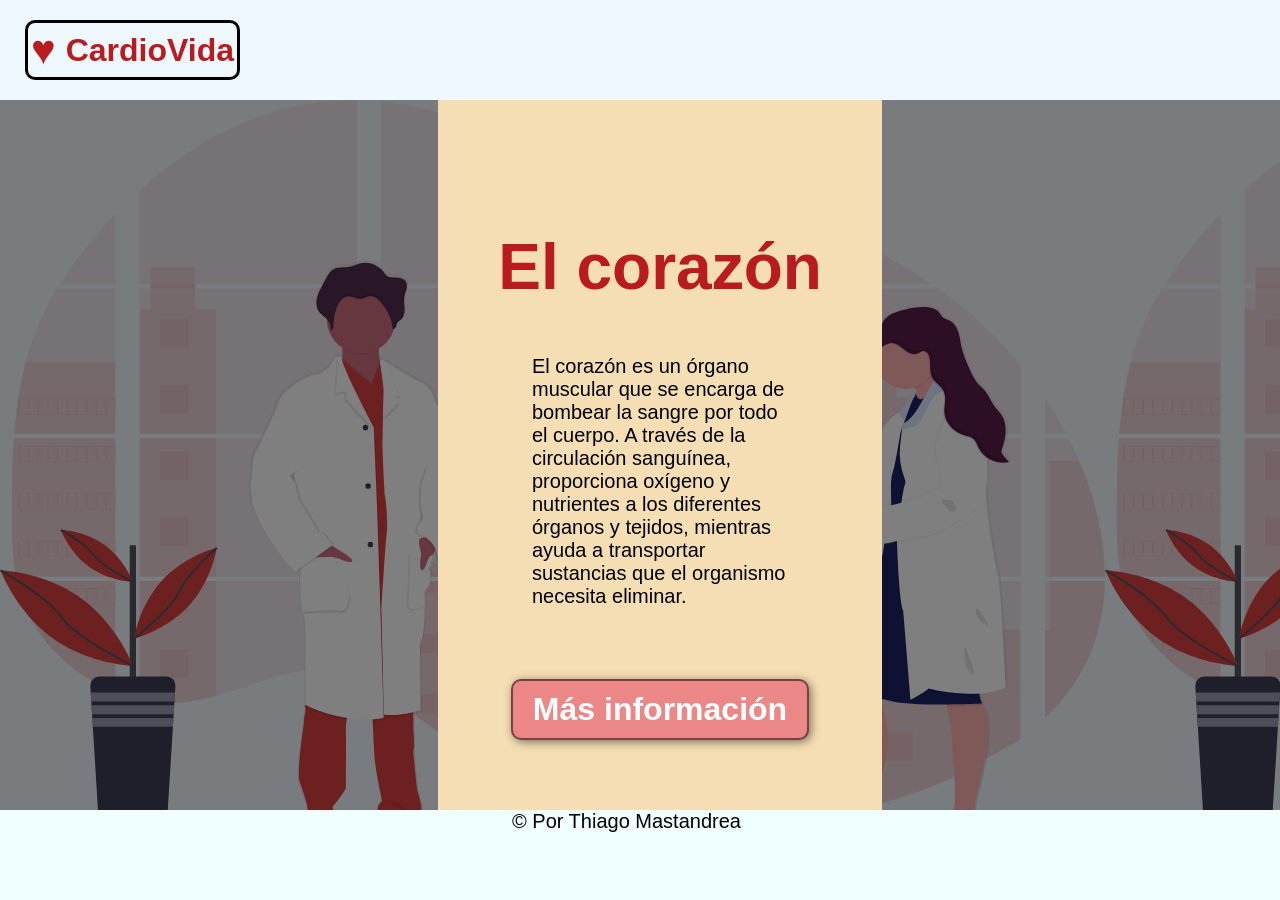
==== index.html @ 7a66c99f "Add files via upload" ====
<!DOCTYPE html>
<html lang="es">
<head>
    <link rel="stylesheet" href="style.css">
    <meta charset="UTF-8">
    <meta name="viewport" content="width=device-width, initial-scale=1.0">
    <title>Inicio</title>
</head>
<body>
  <header>
    <div class="container">

      
    <a href="index.html" class="logo">
    <span class="logo-icon">♥</span>
    <span>CardioVida</span>
    </a>
    <nav>
      
    </nav>
    </div>
  </header>

  <main>
    <section>
      <div class="container">
      <h1>El corazón</h1>
      <p>El corazón es un órgano muscular que se encarga de bombear la sangre por todo el cuerpo. A través de la circulación sanguínea, proporciona oxígeno y nutrientes a los diferentes órganos y tejidos, mientras ayuda a transportar sustancias que el organismo necesita eliminar.</p>
      <a id="mas-inf" href="informacion.html">Más información</a>
      </div>
    </section>
      <section class="svg-container">
        <img src="undraw_medicine_hqqg.svg" alt="">
      </section>
      
    
  </main>

  <footer>

    <div class="container">

      <p>&copy; Por Thiago Mastandrea</p>

    </div>

  </footer>
    
</body>
</html>
---- style.css ----
/* =========================
   RESET
========================= */

* {
    margin: 0;
    padding: 0;
    box-sizing: border-box;
}

html {
    scroll-behavior: smooth;
}

body {
    background-color: aliceblue;
    font-family: 'Roboto', sans-serif;
    min-height: 100vh;
    display: flex;
    flex-direction: column;
}


/* =========================
   ELEMENTOS GENERALES
========================= */

h1 {
    font-size: 3.5em;
}

h2 {
    font-size: 3em;
}

h3 {
    font-size: 2em;
}

p {
    font-size: 1.25em;
}

ul {
    list-style: none;
}

li {
    font-size: 1.25em;
}


/* =========================
   HEADER
========================= */

header .container {
    display: flex;
    justify-content: space-between;
    align-items: center;
    margin: 20px 5px;
}

header nav {
    display: flex;
    gap: 5px;
}

header nav a {
    text-decoration: none;
    font-size: clamp(1.5rem, 4vw, 2rem);
    border: none;
    border-radius: 10px;
    color: black;
    font-weight: bold;
    padding: 3px;
    font-family: sans-serif;
    white-space: nowrap;
}

header .logo {
    display: flex;
    align-items: center;
    gap: 10px;
    color: #b91c1c;
    text-decoration: none;
    font-family: sans-serif;
    font-size: clamp(1.2rem, 2.5vw, 2rem);
    font-weight: bold;
    border: 3px solid black;
    border-radius: 10px;
    padding: 3px;
    white-space: nowrap;
}

.logo-icon {
    font-size: 1.3em;
}


/* =========================
   HOVER
========================= */

header .logo:hover {
    text-decoration: underline;
    text-align: center;
    text-decoration-color: rgb(237, 111, 111);
    box-shadow: 0px 2px 2px red;
    border: 3px solid aliceblue;
}

header nav a:hover {
    text-decoration: underline;
    text-align: center;
    text-decoration-color: rgb(237, 111, 111);
    box-shadow: 0px 2px 0px red;
}


/* =========================
   IMAGEN / SVG
========================= */

.svg-container {
    display: flex;
    justify-content: center;
    align-items: center;
}

.svg-container img {
    width: 100vw;
    max-height: 80vh;
}


/* =========================
   MAIN
========================= */

main {
    flex: 1;
}

main .container {
    display: flex;
    justify-content: center;
    flex-direction: column;
    margin-left: 20px;
}

main a {
    display: flex;
    justify-content: center;
}


/* =========================
   TITULO
========================= */

h1 {
    display: flex;
    justify-content: center;
    margin: 80px 0px 0px 0px;
    color: #b91c1c;
    font-family: sans-serif;
    font-weight: bolder;
    font-size: 4rem;
}


/* =========================
   BOTON "MAS INFORMACION"
========================= */

#mas-inf {
    font-size: 2em;
    font-weight: bold;
    font-family: inherit;
    padding: 10px 20px;
    border-radius: 10px;
    border: 2px solid rgb(0, 0, 0, 0.5);
    box-shadow: 2px 2px 10px rgb(0, 0, 0, 0.5);
    color: white;
    background-color: rgb(235, 135, 135);
    text-decoration: none;
    margin: 20px 0px 20px 0px;
}

#mas-inf:hover {
    background-color: rgb(220, 89, 89);
}


/* =========================
   FOOTER
========================= */

footer {
    background-color: azure;
    width: 100vw;
    height: 10vh;
}


/* =========================
   TABLET / PANTALLAS MEDIANAS
========================= */

@media (width > 650px) {

    #mas-inf {
        margin-left: 30vw;
        margin-right: 30vw;
    }
}


/* =========================
   TELEFONOS PEQUEÑOS
========================= */

@media (width < 440px) {

    header nav {
        display: flex;
        flex-direction: column;
        border: 3px solid black;
        border-radius: 10px;
    }

    header .logo {
        margin-bottom: 50px;
    }
}


/* =========================
   PANTALLAS GRANDES
========================= */

@media (width > 1000px) {

    header {
        display: flex;
        justify-content: space-between;
    }

    header .container {
        display: flex;
        justify-content: space-between;
        align-items: center;
        width: 100%;
        padding: 0 20px;
    }

    header nav {
        display: flex;
        margin-left: auto;
        gap: 20px;
        
    }

    header .menu {
        box-shadow: 2px 2px 2px rgb(245, 107, 107);
    }


    /* MAIN */

    main {
        display: flex;
        justify-content: center;
        background-image: linear-gradient(
            0deg,
            rgba(0, 0, 0, 0.5),
            rgba(0, 0, 0, 0.5)
        ),
        url(undraw_medicine_hqqg.svg);
    }

    main .container {
        background-color: wheat;
        display: flex;
        width: 100%;
        max-width: 40vw;
        height: 100%;
        padding: 50px;
    }


    /* BOTON */

    #mas-inf {
        margin-top: 40px;
        margin-bottom: 50%;
        display: flex;
        justify-content: center;
        align-items: center;
        margin: auto;
        margin-bottom: 20px;
    }


    /* IMAGEN */

    .svg-container img {
        display: none;
        margin-top: 50px;
    }


    /* TITULO */

    h1 {
        margin-bottom: 30px;
    }


    /* TEXTO */

    p {
        max-width: 20vw;
        display: flex;
        margin: auto;
        margin-bottom: 50px;
    }
}
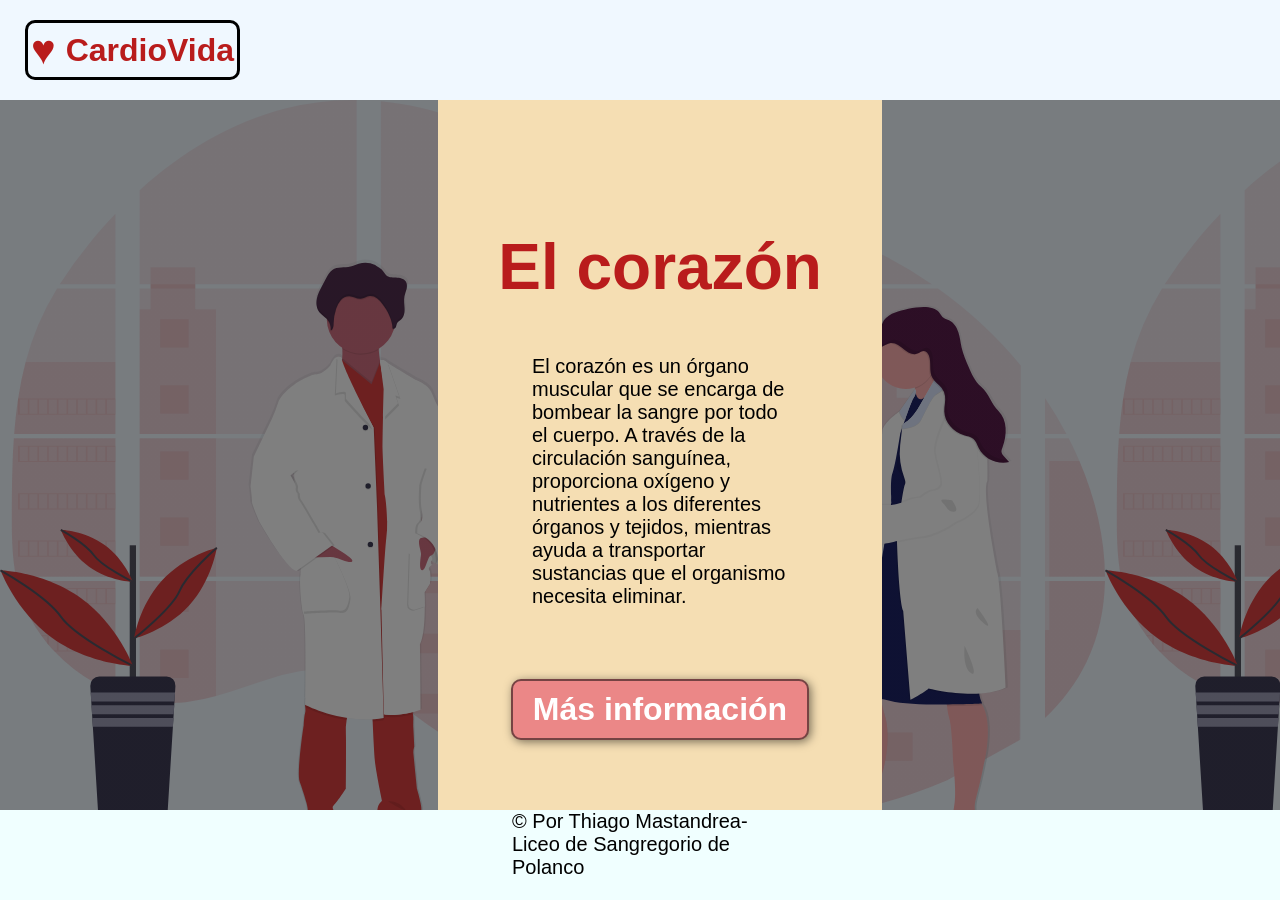
==== commit 5f62478a: "Update index.html" ====
--- a/index.html
+++ b/index.html
@@ -40,11 +40,11 @@
 
     <div class="container">
 
-      <p>&copy; Por Thiago Mastandrea</p>
+      <p>&copy; Por Thiago Mastandrea-Liceo de Sangregorio de Polanco</p>
 
     </div>
 
   </footer>
     
 </body>
-</html>+</html>
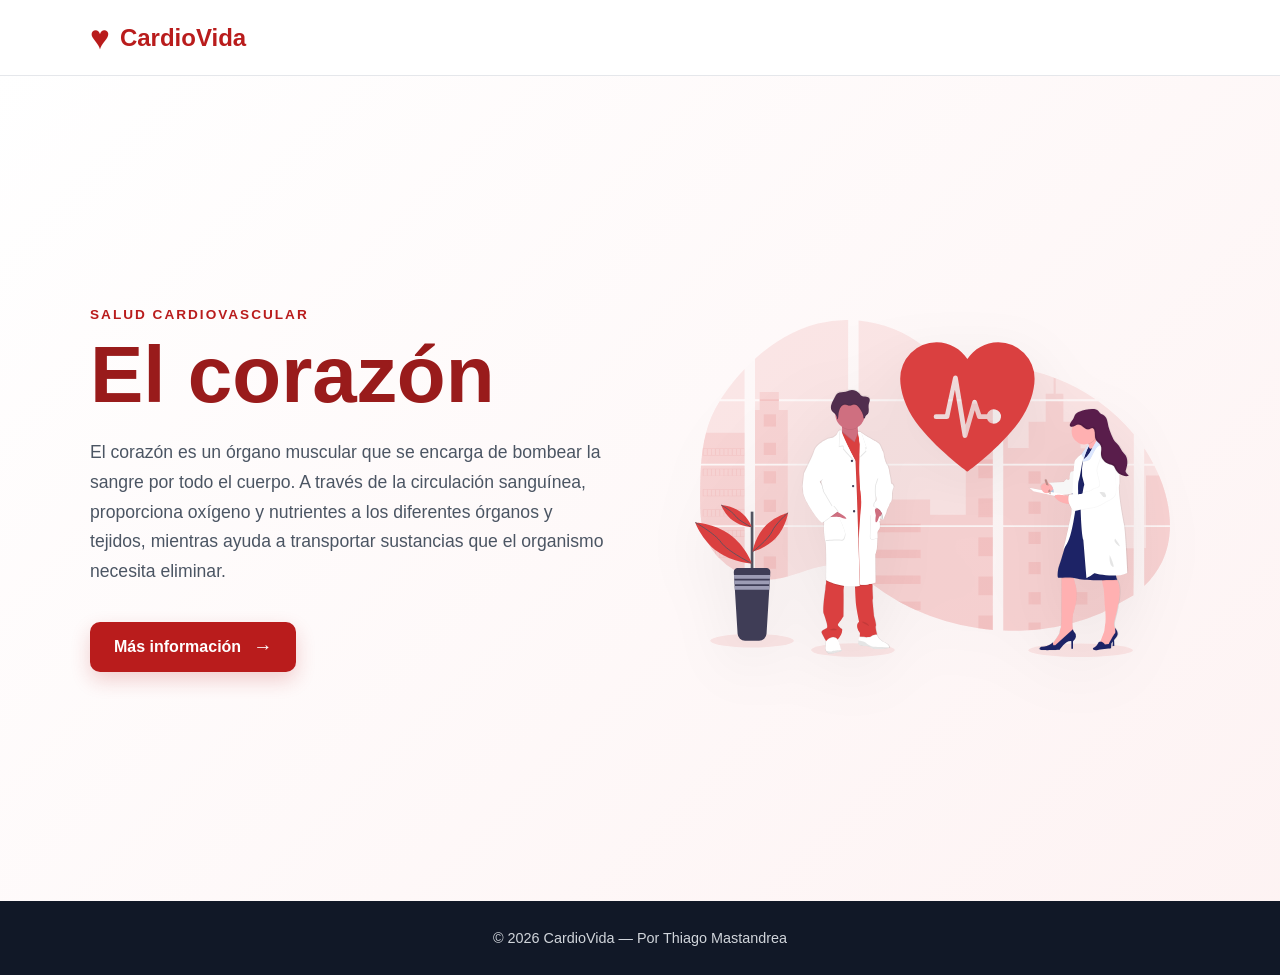
==== commit 7b105fbd: "Revise index.html for improved layout and content Updated the structure and content of the HTML docu" ====
--- a/index.html
+++ b/index.html
@@ -1,50 +1,75 @@
 <!DOCTYPE html>
 <html lang="es">
+
 <head>
-    <link rel="stylesheet" href="style.css">
     <meta charset="UTF-8">
     <meta name="viewport" content="width=device-width, initial-scale=1.0">
-    <title>Inicio</title>
+
+    <link rel="stylesheet" href="style.css">
+
+    <title>CardioVida | El corazón</title>
 </head>
+
 <body>
-  <header>
-    <div class="container">
 
-      
-    <a href="index.html" class="logo">
-    <span class="logo-icon">♥</span>
-    <span>CardioVida</span>
-    </a>
-    <nav>
-      
-    </nav>
-    </div>
-  </header>
+    <header>
+        <div class="container">
 
-  <main>
-    <section>
-      <div class="container">
-      <h1>El corazón</h1>
-      <p>El corazón es un órgano muscular que se encarga de bombear la sangre por todo el cuerpo. A través de la circulación sanguínea, proporciona oxígeno y nutrientes a los diferentes órganos y tejidos, mientras ayuda a transportar sustancias que el organismo necesita eliminar.</p>
-      <a id="mas-inf" href="informacion.html">Más información</a>
-      </div>
-    </section>
-      <section class="svg-container">
-        <img src="undraw_medicine_hqqg.svg" alt="">
-      </section>
-      
-    
-  </main>
+            <a href="index.html" class="logo">
+                <span class="logo-icon">♥</span>
+                <span>CardioVida</span>
+            </a>
 
-  <footer>
+            <nav>
+                <!-- Aquí puedes agregar enlaces posteriormente -->
+            </nav>
 
-    <div class="container">
+        </div>
+    </header>
 
-      <p>&copy; Por Thiago Mastandrea-Liceo de Sangregorio de Polanco</p>
 
-    </div>
+    <main>
 
-  </footer>
-    
+        <section class="hero">
+            <div class="container hero-content">
+
+                <div class="hero-text">
+                    <span class="eyebrow">SALUD CARDIOVASCULAR</span>
+
+                    <h1>El corazón</h1>
+
+                    <p>
+                        El corazón es un órgano muscular que se encarga de bombear
+                        la sangre por todo el cuerpo. A través de la circulación
+                        sanguínea, proporciona oxígeno y nutrientes a los diferentes
+                        órganos y tejidos, mientras ayuda a transportar sustancias
+                        que el organismo necesita eliminar.
+                    </p>
+
+                    <a id="mas-inf" href="informacion.html">
+                        Más información
+                        <span>→</span>
+                    </a>
+                </div>
+
+                <div class="svg-container">
+                    <img
+                        src="undraw_medicine_hqqg.svg"
+                        alt="Ilustración relacionada con la salud"
+                    >
+                </div>
+
+            </div>
+        </section>
+
+    </main>
+
+
+    <footer>
+        <div class="container">
+            <p>&copy; 2026 CardioVida — Por Thiago Mastandrea</p>
+        </div>
+    </footer>
+
 </body>
 </html>
--- a/style.css
+++ b/style.css
@@ -13,11 +13,18 @@
 }
 
 body {
-    background-color: aliceblue;
-    font-family: 'Roboto', sans-serif;
     min-height: 100vh;
     display: flex;
     flex-direction: column;
+
+    font-family: Arial, sans-serif;
+    color: #222;
+    background-color: #f8fafc;
+}
+
+img {
+    display: block;
+    max-width: 100%;
 }
 
 
@@ -25,28 +32,13 @@
    ELEMENTOS GENERALES
 ========================= */
 
-h1 {
-    font-size: 3.5em;
-}
-
-h2 {
-    font-size: 3em;
-}
-
-h3 {
-    font-size: 2em;
+.container {
+    width: min(1100px, 90%);
+    margin: 0 auto;
 }
 
 p {
-    font-size: 1.25em;
-}
-
-ul {
-    list-style: none;
-}
-
-li {
-    font-size: 1.25em;
+    line-height: 1.7;
 }
 
 
@@ -54,276 +46,284 @@
    HEADER
 ========================= */
 
+header {
+    background-color: rgba(255, 255, 255, 0.95);
+    border-bottom: 1px solid #e5e7eb;
+
+    position: sticky;
+    top: 0;
+    z-index: 100;
+
+    backdrop-filter: blur(10px);
+}
+
 header .container {
-    display: flex;
+    min-height: 75px;
+
+    display: flex;
+    align-items: center;
     justify-content: space-between;
-    align-items: center;
-    margin: 20px 5px;
-}
-
-header nav {
-    display: flex;
-    gap: 5px;
-}
-
-header nav a {
-    text-decoration: none;
-    font-size: clamp(1.5rem, 4vw, 2rem);
-    border: none;
-    border-radius: 10px;
-    color: black;
-    font-weight: bold;
-    padding: 3px;
-    font-family: sans-serif;
-    white-space: nowrap;
-}
-
-header .logo {
+}
+
+
+/* =========================
+   LOGO
+========================= */
+
+.logo {
     display: flex;
     align-items: center;
     gap: 10px;
+
     color: #b91c1c;
     text-decoration: none;
-    font-family: sans-serif;
-    font-size: clamp(1.2rem, 2.5vw, 2rem);
-    font-weight: bold;
-    border: 3px solid black;
+
+    font-size: 1.5rem;
+    font-weight: 800;
+
+    transition: transform 0.25s ease;
+}
+
+.logo-icon {
+    font-size: 1.4em;
+}
+
+.logo:hover {
+    transform: translateY(-2px);
+}
+
+
+/* =========================
+   HERO
+========================= */
+
+.hero {
+    min-height: calc(100vh - 75px);
+
+    display: flex;
+    align-items: center;
+
+    background:
+        linear-gradient(
+            135deg,
+            rgba(255, 255, 255, 0.98),
+            rgba(254, 242, 242, 0.9)
+        );
+}
+
+.hero .container {
+    display: grid;
+    grid-template-columns: 1fr 1fr;
+    align-items: center;
+    gap: 70px;
+
+    padding: 70px 0;
+}
+
+
+/* =========================
+   TEXTO
+========================= */
+
+.hero-text {
+    max-width: 560px;
+}
+
+.eyebrow {
+    display: inline-block;
+
+    margin-bottom: 15px;
+
+    color: #b91c1c;
+    font-size: 0.85rem;
+    font-weight: 800;
+    letter-spacing: 2px;
+}
+
+h1 {
+    margin-bottom: 25px;
+
+    color: #991b1b;
+
+    font-size: clamp(3rem, 7vw, 5rem);
+    line-height: 0.95;
+    font-weight: 800;
+}
+
+.hero p {
+    max-width: 550px;
+
+    margin-bottom: 35px;
+
+    color: #4b5563;
+    font-size: 1.1rem;
+}
+
+
+/* =========================
+   BOTÓN
+========================= */
+
+#mas-inf {
+    display: inline-flex;
+    align-items: center;
+    gap: 12px;
+
+    padding: 14px 24px;
+
     border-radius: 10px;
-    padding: 3px;
-    white-space: nowrap;
-}
-
-.logo-icon {
-    font-size: 1.3em;
-}
-
-
-/* =========================
-   HOVER
-========================= */
-
-header .logo:hover {
-    text-decoration: underline;
+
+    background-color: #b91c1c;
+    color: white;
+
+    text-decoration: none;
+    font-size: 1rem;
+    font-weight: 700;
+
+    box-shadow: 0 8px 20px rgba(185, 28, 28, 0.2);
+
+    transition:
+        transform 0.25s ease,
+        background-color 0.25s ease,
+        box-shadow 0.25s ease;
+}
+
+#mas-inf span {
+    font-size: 1.2rem;
+
+    transition: transform 0.25s ease;
+}
+
+#mas-inf:hover {
+    background-color: #991b1b;
+
+    transform: translateY(-3px);
+
+    box-shadow: 0 12px 25px rgba(185, 28, 28, 0.3);
+}
+
+#mas-inf:hover span {
+    transform: translateX(4px);
+}
+
+
+/* =========================
+   ILUSTRACIÓN
+========================= */
+
+.svg-container {
+    display: flex;
+    justify-content: center;
+    align-items: center;
+
+    padding: 20px;
+}
+
+.svg-container img {
+    width: min(100%, 500px);
+
+    filter: drop-shadow(0 20px 30px rgba(0, 0, 0, 0.08));
+
+    transition: transform 0.4s ease;
+}
+
+.svg-container img:hover {
+    transform: translateY(-8px);
+}
+
+
+/* =========================
+   FOOTER
+========================= */
+
+footer {
+    padding: 25px 0;
+
+    background-color: #111827;
+    color: #d1d5db;
+
     text-align: center;
-    text-decoration-color: rgb(237, 111, 111);
-    box-shadow: 0px 2px 2px red;
-    border: 3px solid aliceblue;
-}
-
-header nav a:hover {
-    text-decoration: underline;
-    text-align: center;
-    text-decoration-color: rgb(237, 111, 111);
-    box-shadow: 0px 2px 0px red;
-}
-
-
-/* =========================
-   IMAGEN / SVG
-========================= */
-
-.svg-container {
-    display: flex;
-    justify-content: center;
-    align-items: center;
-}
-
-.svg-container img {
-    width: 100vw;
-    max-height: 80vh;
-}
-
-
-/* =========================
-   MAIN
-========================= */
-
-main {
-    flex: 1;
-}
-
-main .container {
-    display: flex;
-    justify-content: center;
-    flex-direction: column;
-    margin-left: 20px;
-}
-
-main a {
-    display: flex;
-    justify-content: center;
-}
-
-
-/* =========================
-   TITULO
-========================= */
-
-h1 {
-    display: flex;
-    justify-content: center;
-    margin: 80px 0px 0px 0px;
-    color: #b91c1c;
-    font-family: sans-serif;
-    font-weight: bolder;
-    font-size: 4rem;
-}
-
-
-/* =========================
-   BOTON "MAS INFORMACION"
-========================= */
-
-#mas-inf {
-    font-size: 2em;
-    font-weight: bold;
-    font-family: inherit;
-    padding: 10px 20px;
-    border-radius: 10px;
-    border: 2px solid rgb(0, 0, 0, 0.5);
-    box-shadow: 2px 2px 10px rgb(0, 0, 0, 0.5);
-    color: white;
-    background-color: rgb(235, 135, 135);
-    text-decoration: none;
-    margin: 20px 0px 20px 0px;
-}
-
-#mas-inf:hover {
-    background-color: rgb(220, 89, 89);
-}
-
-
-/* =========================
-   FOOTER
-========================= */
-
-footer {
-    background-color: azure;
-    width: 100vw;
-    height: 10vh;
-}
-
-
-/* =========================
-   TABLET / PANTALLAS MEDIANAS
-========================= */
-
-@media (width > 650px) {
+}
+
+footer p {
+    font-size: 0.9rem;
+}
+
+
+/* =========================
+   TABLETS
+========================= */
+
+@media (max-width: 800px) {
+
+    .hero .container {
+        grid-template-columns: 1fr;
+
+        gap: 40px;
+
+        text-align: center;
+    }
+
+    .hero-text {
+        max-width: 650px;
+        margin: 0 auto;
+    }
+
+    .hero p {
+        margin-left: auto;
+        margin-right: auto;
+    }
+
+    .svg-container {
+        order: -1;
+    }
+
+    .svg-container img {
+        width: min(75%, 400px);
+    }
+}
+
+
+/* =========================
+   TELEFONOS
+========================= */
+
+@media (max-width: 500px) {
+
+    header .container {
+        min-height: 65px;
+    }
+
+    .logo {
+        font-size: 1.25rem;
+    }
+
+    .hero {
+        min-height: auto;
+    }
+
+    .hero .container {
+        padding: 55px 0;
+    }
+
+    .eyebrow {
+        font-size: 0.75rem;
+    }
+
+    h1 {
+        font-size: 3rem;
+    }
+
+    .hero p {
+        font-size: 1rem;
+    }
+
+    .svg-container img {
+        width: 85%;
+    }
 
     #mas-inf {
-        margin-left: 30vw;
-        margin-right: 30vw;
-    }
-}
-
-
-/* =========================
-   TELEFONOS PEQUEÑOS
-========================= */
-
-@media (width < 440px) {
-
-    header nav {
-        display: flex;
-        flex-direction: column;
-        border: 3px solid black;
-        border-radius: 10px;
-    }
-
-    header .logo {
-        margin-bottom: 50px;
-    }
-}
-
-
-/* =========================
-   PANTALLAS GRANDES
-========================= */
-
-@media (width > 1000px) {
-
-    header {
-        display: flex;
-        justify-content: space-between;
-    }
-
-    header .container {
-        display: flex;
-        justify-content: space-between;
-        align-items: center;
         width: 100%;
-        padding: 0 20px;
-    }
-
-    header nav {
-        display: flex;
-        margin-left: auto;
-        gap: 20px;
-        
-    }
-
-    header .menu {
-        box-shadow: 2px 2px 2px rgb(245, 107, 107);
-    }
-
-
-    /* MAIN */
-
-    main {
-        display: flex;
         justify-content: center;
-        background-image: linear-gradient(
-            0deg,
-            rgba(0, 0, 0, 0.5),
-            rgba(0, 0, 0, 0.5)
-        ),
-        url(undraw_medicine_hqqg.svg);
-    }
-
-    main .container {
-        background-color: wheat;
-        display: flex;
-        width: 100%;
-        max-width: 40vw;
-        height: 100%;
-        padding: 50px;
-    }
-
-
-    /* BOTON */
-
-    #mas-inf {
-        margin-top: 40px;
-        margin-bottom: 50%;
-        display: flex;
-        justify-content: center;
-        align-items: center;
-        margin: auto;
-        margin-bottom: 20px;
-    }
-
-
-    /* IMAGEN */
-
-    .svg-container img {
-        display: none;
-        margin-top: 50px;
-    }
-
-
-    /* TITULO */
-
-    h1 {
-        margin-bottom: 30px;
-    }
-
-
-    /* TEXTO */
-
-    p {
-        max-width: 20vw;
-        display: flex;
-        margin: auto;
-        margin-bottom: 50px;
-    }
-}+    }
+}
